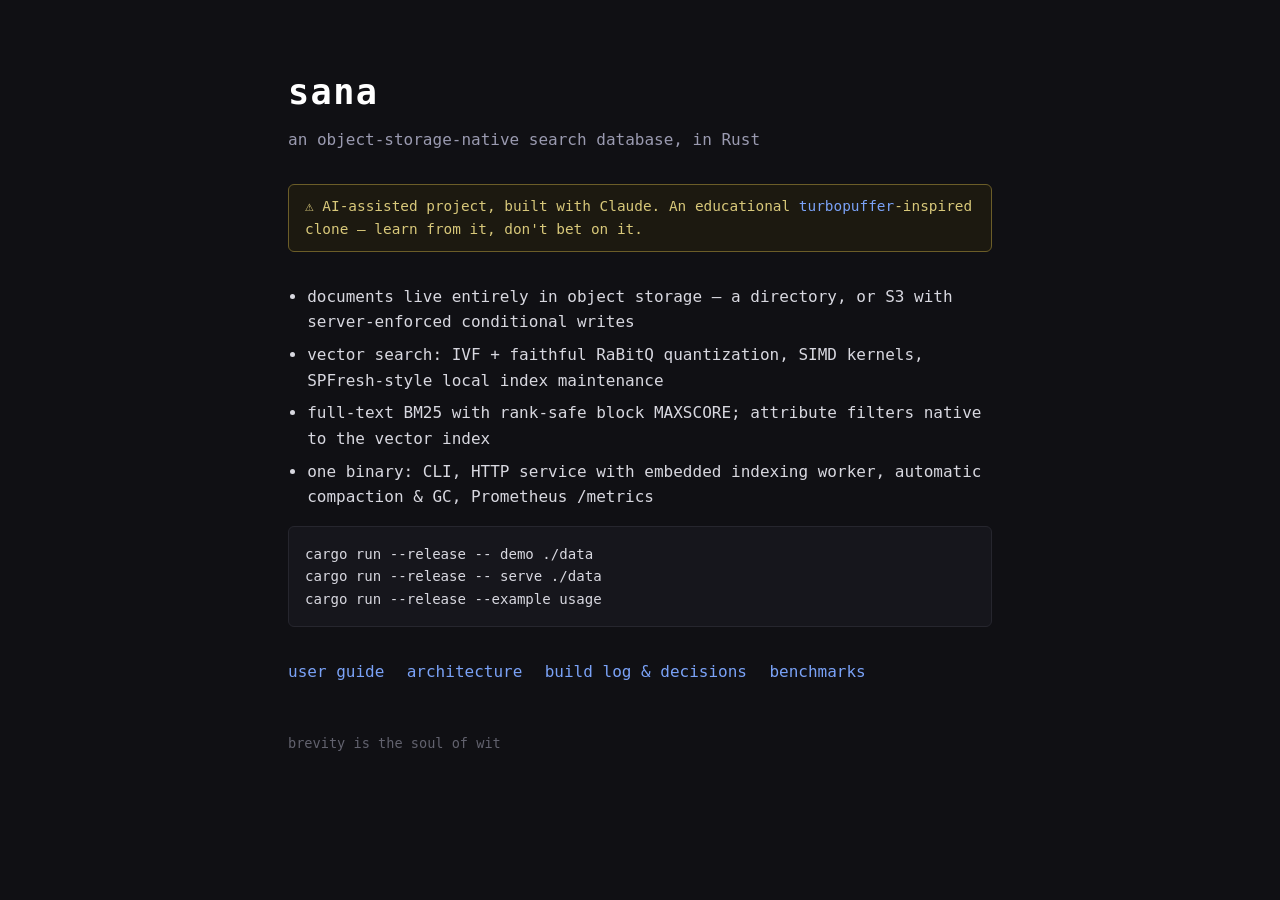
==== docs/index.html @ c2e5acfa "publish-benchmarks-and-project-page Co-Authored-By: Claude Fable 5 <noreply@anthropic.com>" ====
<!doctype html>
<html lang="en">
<head>
<meta charset="utf-8">
<meta name="viewport" content="width=device-width, initial-scale=1">
<title>sana — object-storage-native search</title>
<style>
  :root { color-scheme: dark; }
  body {
    margin: 0; padding: 4rem 1.5rem;
    background: #101014; color: #d8d8e0;
    font: 16px/1.6 ui-monospace, "SF Mono", Menlo, Consolas, monospace;
    display: flex; justify-content: center;
  }
  main { max-width: 44rem; }
  h1 { font-size: 2.2rem; margin: 0; color: #fff; letter-spacing: 0.04em; }
  .tagline { color: #9a9ab0; margin: 0.4rem 0 2rem; }
  .disclaimer {
    border: 1px solid #6b5d28; background: #1c1910; color: #d8c87a;
    padding: 0.6rem 1rem; border-radius: 6px; margin: 0 0 2rem; font-size: 0.9rem;
  }
  ul { padding-left: 1.2rem; }
  li { margin: 0.45rem 0; }
  pre {
    background: #16161c; border: 1px solid #26262e; border-radius: 6px;
    padding: 1rem; overflow-x: auto; font-size: 0.88rem;
  }
  a { color: #7aa2f7; text-decoration: none; }
  a:hover { text-decoration: underline; }
  .links { margin-top: 2rem; display: flex; gap: 1.4rem; flex-wrap: wrap; }
  footer { margin-top: 3rem; color: #62626e; font-size: 0.85rem; }
</style>
</head>
<body>
<main>
  <h1>sana</h1>
  <p class="tagline">an object-storage-native search database, in Rust</p>

  <p class="disclaimer">⚠ AI-assisted project, built with Claude. An
  educational <a href="https://turbopuffer.com">turbopuffer</a>-inspired
  clone — learn from it, don't bet on it.</p>

  <ul>
    <li>documents live entirely in object storage — a directory, or S3 with
        server-enforced conditional writes</li>
    <li>vector search: IVF + faithful RaBitQ quantization, SIMD kernels,
        SPFresh-style local index maintenance</li>
    <li>full-text BM25 with rank-safe block MAXSCORE; attribute filters
        native to the vector index</li>
    <li>one binary: CLI, HTTP service with embedded indexing worker,
        automatic compaction &amp; GC, Prometheus <code>/metrics</code></li>
  </ul>

  <pre>cargo run --release -- demo ./data
cargo run --release -- serve ./data
cargo run --release --example usage</pre>

  <div class="links">
    <a href="guide.md">user guide</a>
    <a href="wiki/architecture.md">architecture</a>
    <a href="PROGRESS.md">build log &amp; decisions</a>
    <a href="benchmarks.md">benchmarks</a>
  </div>

  <footer>brevity is the soul of wit</footer>
</main>
</body>
</html>
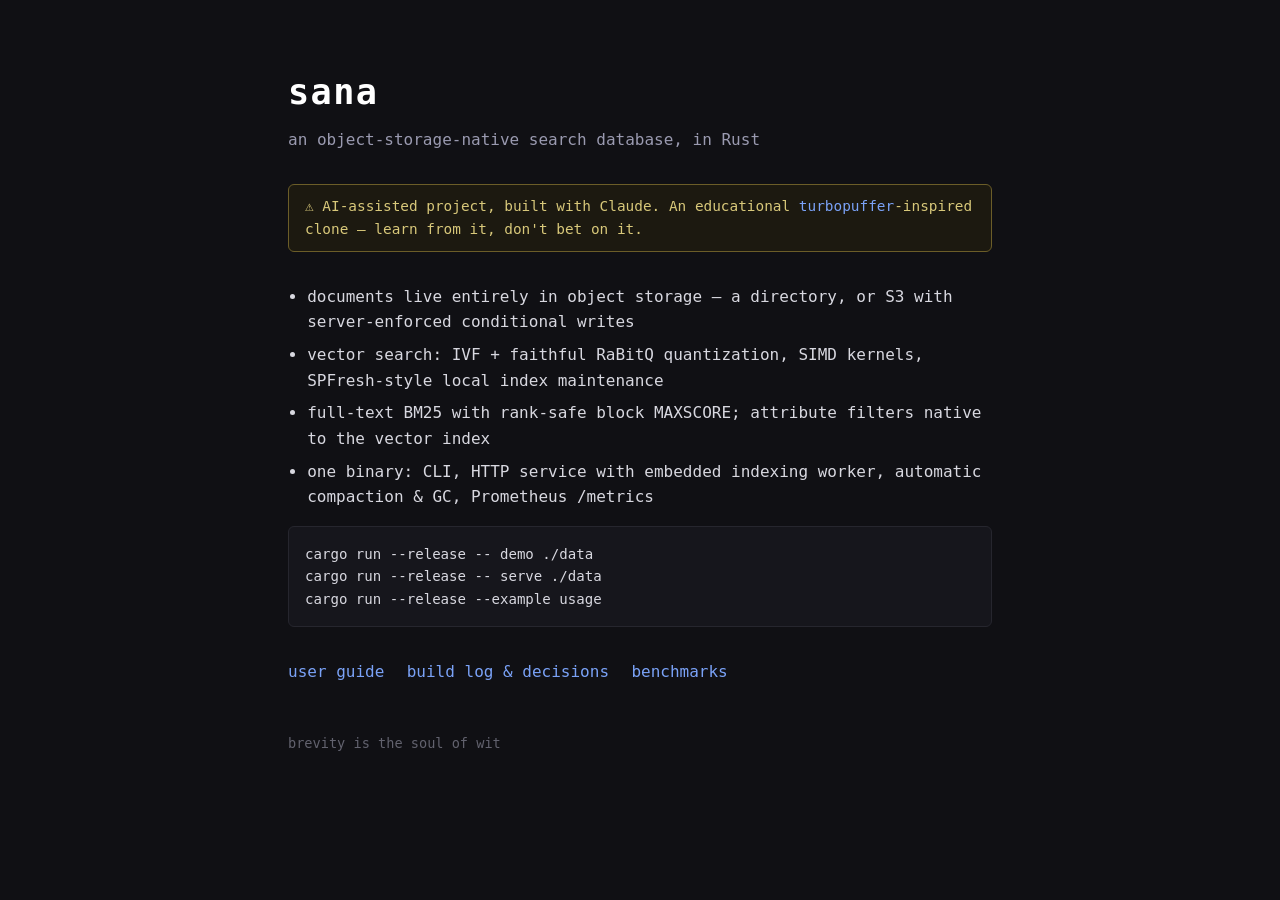
==== commit cfc54da4: "retire-pre-development-design-material Co-Authored-By: Claude Fable 5 <noreply@anthropic.com>" ====
--- a/docs/index.html
+++ b/docs/index.html
@@ -57,7 +57,6 @@
 
   <div class="links">
     <a href="guide.md">user guide</a>
-    <a href="wiki/architecture.md">architecture</a>
     <a href="PROGRESS.md">build log &amp; decisions</a>
     <a href="benchmarks.md">benchmarks</a>
   </div>
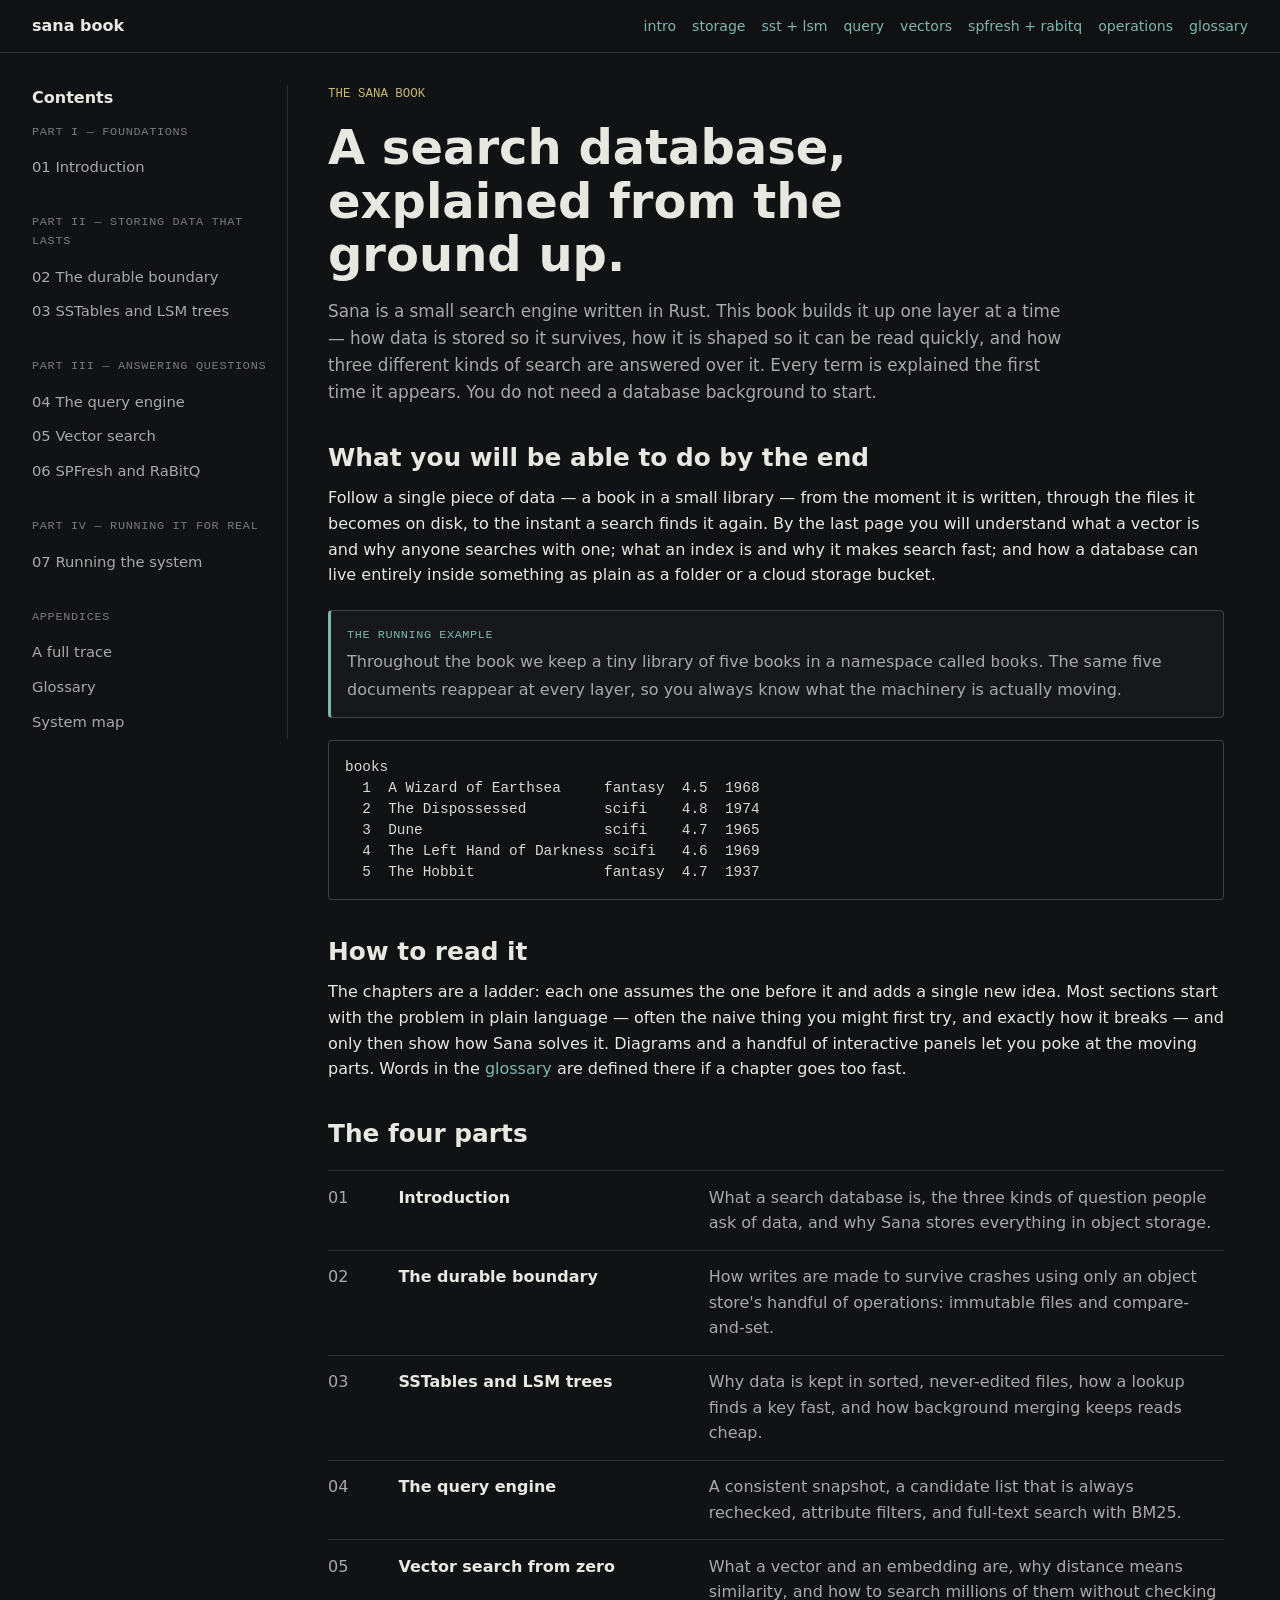
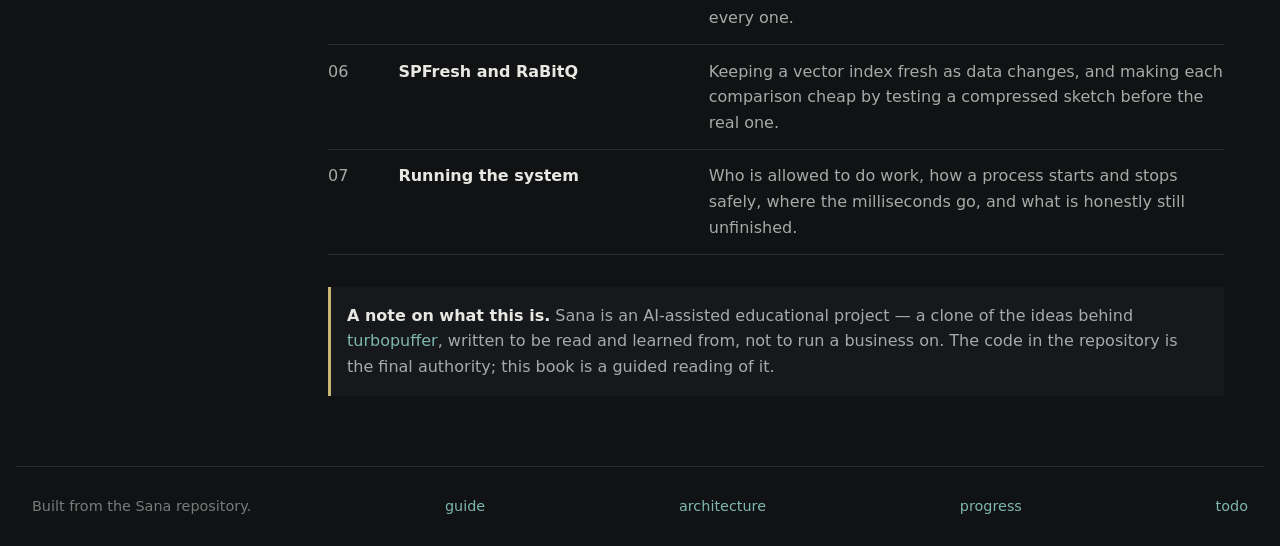
==== commit 705e1f31: "rewrite-book-as-a-ground-up-guided-tour Restructure the docs/book site from a terse expert reference" ====
--- a/docs/index.html
+++ b/docs/index.html
@@ -3,65 +3,153 @@
 <head>
 <meta charset="utf-8">
 <meta name="viewport" content="width=device-width, initial-scale=1">
-<title>sana — object-storage-native search</title>
-<style>
-  :root { color-scheme: dark; }
-  body {
-    margin: 0; padding: 4rem 1.5rem;
-    background: #101014; color: #d8d8e0;
-    font: 16px/1.6 ui-monospace, "SF Mono", Menlo, Consolas, monospace;
-    display: flex; justify-content: center;
-  }
-  main { max-width: 44rem; }
-  h1 { font-size: 2.2rem; margin: 0; color: #fff; letter-spacing: 0.04em; }
-  .tagline { color: #9a9ab0; margin: 0.4rem 0 2rem; }
-  .disclaimer {
-    border: 1px solid #6b5d28; background: #1c1910; color: #d8c87a;
-    padding: 0.6rem 1rem; border-radius: 6px; margin: 0 0 2rem; font-size: 0.9rem;
-  }
-  ul { padding-left: 1.2rem; }
-  li { margin: 0.45rem 0; }
-  pre {
-    background: #16161c; border: 1px solid #26262e; border-radius: 6px;
-    padding: 1rem; overflow-x: auto; font-size: 0.88rem;
-  }
-  a { color: #7aa2f7; text-decoration: none; }
-  a:hover { text-decoration: underline; }
-  .links { margin-top: 2rem; display: flex; gap: 1.4rem; flex-wrap: wrap; }
-  footer { margin-top: 3rem; color: #62626e; font-size: 0.85rem; }
-</style>
+<title>The Sana Book — A search database, explained from the ground up</title>
+<link rel="stylesheet" href="book/style.css">
+<script defer src="book/book.js"></script>
 </head>
 <body>
-<main>
-  <h1>sana</h1>
-  <p class="tagline">an object-storage-native search database, in Rust</p>
+<a class="skip-link" href="#main">Skip to content</a>
+<header class="site-header">
+  <nav class="top-nav" aria-label="Book navigation">
+    <a class="brand" href="./index.html">sana book</a>
+    <div class="nav-links">
+      <a href="book/intro.html">intro</a>
+      <a href="book/storage.html">storage</a>
+      <a href="book/sstable-lsm.html">sst + lsm</a>
+      <a href="book/query.html">query</a>
+      <a href="book/vector.html">vectors</a>
+      <a href="book/spfresh-rabitq.html">spfresh + rabitq</a>
+      <a href="book/operations.html">operations</a>
+      <a href="book/glossary.html">glossary</a>
+    </div>
+  </nav>
+</header>
 
-  <p class="disclaimer">⚠ AI-assisted project, built with Claude. An
-  educational <a href="https://turbopuffer.com">turbopuffer</a>-inspired
-  clone — learn from it, don't bet on it.</p>
+<main id="main" class="book-home">
+  <aside class="home-toc" aria-label="Contents">
+    <strong>Contents</strong>
+    <p class="toc-part">Part I — Foundations</p>
+    <a href="book/intro.html">01 Introduction</a>
+    <p class="toc-part">Part II — Storing data that lasts</p>
+    <a href="book/storage.html">02 The durable boundary</a>
+    <a href="book/sstable-lsm.html">03 SSTables and LSM trees</a>
+    <p class="toc-part">Part III — Answering questions</p>
+    <a href="book/query.html">04 The query engine</a>
+    <a href="book/vector.html">05 Vector search</a>
+    <a href="book/spfresh-rabitq.html">06 SPFresh and RaBitQ</a>
+    <p class="toc-part">Part IV — Running it for real</p>
+    <a href="book/operations.html">07 Running the system</a>
+    <p class="toc-part">Appendices</p>
+    <a href="book/trace.html">A full trace</a>
+    <a href="book/glossary.html">Glossary</a>
+    <a href="book/map.html">System map</a>
+  </aside>
 
-  <ul>
-    <li>documents live entirely in object storage — a directory, or S3 with
-        server-enforced conditional writes</li>
-    <li>vector search: IVF + faithful RaBitQ quantization, SIMD kernels,
-        SPFresh-style local index maintenance</li>
-    <li>full-text BM25 with rank-safe block MAXSCORE; attribute filters
-        native to the vector index</li>
-    <li>one binary: CLI, HTTP service with embedded indexing worker,
-        automatic compaction &amp; GC, Prometheus <code>/metrics</code></li>
-  </ul>
+  <article class="home-content">
+    <p class="eyebrow">The Sana book</p>
+    <h1>A search database, explained from the ground up.</h1>
+    <p class="lede">
+      Sana is a small search engine written in Rust. This book builds it up one
+      layer at a time — how data is stored so it survives, how it is shaped so it
+      can be read quickly, and how three different kinds of search are answered
+      over it. Every term is explained the first time it appears. You do not need
+      a database background to start.
+    </p>
 
-  <pre>cargo run --release -- demo ./data
-cargo run --release -- serve ./data
-cargo run --release --example usage</pre>
+    <h2 id="what">What you will be able to do by the end</h2>
+    <p>
+      Follow a single piece of data — a book in a small library — from the moment
+      it is written, through the files it becomes on disk, to the instant a search
+      finds it again. By the last page you will understand what a vector is and
+      why anyone searches with one; what an index is and why it makes search fast;
+      and how a database can live entirely inside something as plain as a folder
+      or a cloud storage bucket.
+    </p>
 
-  <div class="links">
-    <a href="guide.md">user guide</a>
-    <a href="PROGRESS.md">build log &amp; decisions</a>
-    <a href="benchmarks.md">benchmarks</a>
-  </div>
+    <div class="define">
+      <span class="term-name">The running example</span>
+      <p>
+        Throughout the book we keep a tiny library of five books in a namespace
+        called <code>books</code>. The same five documents reappear at every
+        layer, so you always know what the machinery is actually moving.
+      </p>
+    </div>
 
-  <footer>brevity is the soul of wit</footer>
+    <pre class="diagram">books
+  1  A Wizard of Earthsea     fantasy  4.5  1968
+  2  The Dispossessed         scifi    4.8  1974
+  3  Dune                     scifi    4.7  1965
+  4  The Left Hand of Darkness scifi   4.6  1969
+  5  The Hobbit               fantasy  4.7  1937</pre>
+
+    <h2 id="how">How to read it</h2>
+    <p>
+      The chapters are a ladder: each one assumes the one before it and adds a
+      single new idea. Most sections start with the problem in plain language —
+      often the naive thing you might first try, and exactly how it breaks — and
+      only then show how Sana solves it. Diagrams and a handful of interactive
+      panels let you poke at the moving parts. Words in the
+      <a href="book/glossary.html">glossary</a> are defined there if a chapter
+      goes too fast.
+    </p>
+
+    <section aria-labelledby="parts-title">
+      <h2 id="parts-title">The four parts</h2>
+      <div class="toc-table">
+        <a class="toc-row" href="book/intro.html">
+          <span>01</span>
+          <strong>Introduction</strong>
+          <span>What a search database is, the three kinds of question people ask of data, and why Sana stores everything in object storage.</span>
+        </a>
+        <a class="toc-row" href="book/storage.html">
+          <span>02</span>
+          <strong>The durable boundary</strong>
+          <span>How writes are made to survive crashes using only an object store's handful of operations: immutable files and compare-and-set.</span>
+        </a>
+        <a class="toc-row" href="book/sstable-lsm.html">
+          <span>03</span>
+          <strong>SSTables and LSM trees</strong>
+          <span>Why data is kept in sorted, never-edited files, how a lookup finds a key fast, and how background merging keeps reads cheap.</span>
+        </a>
+        <a class="toc-row" href="book/query.html">
+          <span>04</span>
+          <strong>The query engine</strong>
+          <span>A consistent snapshot, a candidate list that is always rechecked, attribute filters, and full-text search with BM25.</span>
+        </a>
+        <a class="toc-row" href="book/vector.html">
+          <span>05</span>
+          <strong>Vector search from zero</strong>
+          <span>What a vector and an embedding are, why distance means similarity, and how to search millions of them without checking every one.</span>
+        </a>
+        <a class="toc-row" href="book/spfresh-rabitq.html">
+          <span>06</span>
+          <strong>SPFresh and RaBitQ</strong>
+          <span>Keeping a vector index fresh as data changes, and making each comparison cheap by testing a compressed sketch before the real one.</span>
+        </a>
+        <a class="toc-row" href="book/operations.html">
+          <span>07</span>
+          <strong>Running the system</strong>
+          <span>Who is allowed to do work, how a process starts and stops safely, where the milliseconds go, and what is honestly still unfinished.</span>
+        </a>
+      </div>
+    </section>
+
+    <div class="callout">
+      <strong>A note on what this is.</strong> Sana is an AI-assisted educational
+      project — a clone of the ideas behind
+      <a href="https://turbopuffer.com">turbopuffer</a>, written to be read and
+      learned from, not to run a business on. The code in the repository is the
+      final authority; this book is a guided reading of it.
+    </div>
+  </article>
 </main>
+
+<footer class="site-footer">
+  <span>Built from the Sana repository.</span>
+  <a href="guide.md">guide</a>
+  <a href="ARCHITECTURE.md">architecture</a>
+  <a href="PROGRESS.md">progress</a>
+  <a href="TODO.md">todo</a>
+</footer>
 </body>
 </html>
--- a/docs/book/style.css
+++ b/docs/book/style.css
@@ -0,0 +1,724 @@
+:root {
+  color-scheme: dark;
+  --bg: #111214;
+  --panel: #16181b;
+  --ink: #e8e8e3;
+  --muted: #a7aaa8;
+  --dim: #777c7b;
+  --line: #2a2e33;
+  --line-2: #3a4047;
+  --accent: #c8b675;
+  --accent-2: #7eb7b1;
+  --danger: #c98888;
+  --code: #101113;
+  --max: 78rem;
+}
+
+* {
+  box-sizing: border-box;
+}
+
+html {
+  scroll-behavior: smooth;
+}
+
+body {
+  margin: 0;
+  min-height: 100vh;
+  background: var(--bg);
+  color: var(--ink);
+  font: 16px/1.6 ui-sans-serif, system-ui, -apple-system, BlinkMacSystemFont, "Segoe UI", sans-serif;
+  letter-spacing: 0;
+}
+
+a {
+  color: var(--accent-2);
+  text-decoration: none;
+}
+
+a:hover {
+  text-decoration: underline;
+}
+
+code,
+pre,
+kbd {
+  font-family: ui-monospace, "SFMono-Regular", Menlo, Consolas, "Liberation Mono", monospace;
+}
+
+img,
+svg,
+canvas {
+  max-width: 100%;
+}
+
+.skip-link {
+  position: absolute;
+  left: 1rem;
+  top: 0.75rem;
+  transform: translateY(-4rem);
+  padding: 0.5rem 0.75rem;
+  background: var(--accent);
+  color: #111214;
+  border-radius: 4px;
+  z-index: 20;
+}
+
+.skip-link:focus {
+  transform: translateY(0);
+}
+
+.site-header {
+  position: sticky;
+  top: 0;
+  z-index: 10;
+  background: rgba(17, 18, 20, 0.97);
+  border-bottom: 1px solid var(--line);
+}
+
+.top-nav {
+  max-width: var(--max);
+  margin: 0 auto;
+  min-height: 3.25rem;
+  padding: 0 1rem;
+  display: flex;
+  align-items: center;
+  justify-content: space-between;
+  gap: 1rem;
+}
+
+.brand {
+  color: var(--ink);
+  font-weight: 700;
+  white-space: nowrap;
+}
+
+.nav-links {
+  display: flex;
+  flex-wrap: wrap;
+  align-items: center;
+  justify-content: flex-end;
+  gap: 0.75rem 1rem;
+  font-size: 0.88rem;
+}
+
+main {
+  width: 100%;
+}
+
+.book-home,
+.book-page,
+.site-footer,
+.pager {
+  max-width: var(--max);
+  margin: 0 auto;
+  padding-left: 1rem;
+  padding-right: 1rem;
+}
+
+.eyebrow {
+  margin: 0 0 1rem;
+  color: var(--accent);
+  font-family: ui-monospace, "SFMono-Regular", Menlo, Consolas, monospace;
+  text-transform: uppercase;
+  font-size: 0.78rem;
+}
+
+h1,
+h2,
+h3 {
+  line-height: 1.12;
+  letter-spacing: 0;
+}
+
+h1 {
+  margin: 0;
+  max-width: 18ch;
+  font-size: 3rem;
+}
+
+h2 {
+  margin: 2.4rem 0 0.85rem;
+  font-size: 1.55rem;
+}
+
+h3 {
+  margin: 1.8rem 0 0.65rem;
+  font-size: 1.05rem;
+  color: var(--ink);
+}
+
+p {
+  margin: 0 0 1rem;
+}
+
+.lede {
+  max-width: 46rem;
+  margin-top: 1rem;
+  color: var(--muted);
+  font-size: 1.05rem;
+}
+
+button.control {
+  min-height: 2.5rem;
+  display: inline-flex;
+  align-items: center;
+  justify-content: center;
+  border: 1px solid var(--line-2);
+  background: var(--panel);
+  color: var(--ink);
+  border-radius: 4px;
+  padding: 0.55rem 0.85rem;
+  font: inherit;
+  cursor: pointer;
+}
+
+button.control[aria-pressed="true"] {
+  border-color: var(--accent);
+  background: #242219;
+  color: var(--ink);
+}
+
+.diagram {
+  min-height: 8rem;
+  margin: 0;
+  padding: 1rem;
+  overflow-x: auto;
+  background: var(--code);
+  color: #d7dbd4;
+  border: 1px solid var(--line-2);
+  border-radius: 4px;
+  font-size: 0.9rem;
+  line-height: 1.45;
+}
+
+.book-home {
+  display: grid;
+  grid-template-columns: 16rem minmax(0, 1fr);
+  gap: 2.5rem;
+  padding-top: 2rem;
+  padding-bottom: 3rem;
+}
+
+.home-toc {
+  position: sticky;
+  top: 4.5rem;
+  align-self: start;
+  border-right: 1px solid var(--line);
+  padding-right: 1rem;
+}
+
+.home-toc strong {
+  display: block;
+  margin-bottom: 0.75rem;
+}
+
+.home-toc a {
+  display: block;
+  padding: 0.35rem 0;
+  color: var(--muted);
+  font-size: 0.92rem;
+}
+
+.home-content {
+  max-width: 56rem;
+}
+
+.toc-table {
+  display: grid;
+  border-top: 1px solid var(--line);
+  margin: 1.4rem 0 2rem;
+}
+
+.toc-row {
+  display: grid;
+  grid-template-columns: 3.4rem minmax(11rem, 0.8fr) minmax(0, 1.4fr);
+  gap: 1rem;
+  padding: 0.85rem 0;
+  border-bottom: 1px solid var(--line);
+  color: var(--muted);
+}
+
+.toc-row:hover {
+  text-decoration: none;
+  color: var(--ink);
+}
+
+.toc-row strong {
+  color: var(--ink);
+}
+
+.book-page {
+  display: grid;
+  grid-template-columns: 13rem minmax(0, 1fr);
+  gap: 2.5rem;
+  padding-top: 2.5rem;
+  padding-bottom: 3rem;
+}
+
+.book-content {
+  max-width: 48rem;
+  grid-column: 2;
+}
+
+.book-content h1 {
+  max-width: 16ch;
+  font-size: 2.7rem;
+}
+
+.book-content p,
+.book-content li {
+  color: var(--muted);
+}
+
+.book-content strong {
+  color: var(--ink);
+}
+
+.book-content code {
+  color: #a8d7b0;
+}
+
+.side-toc {
+  position: sticky;
+  top: 4.5rem;
+  align-self: start;
+  grid-column: 1;
+  grid-row: 1;
+  border-right: 1px solid var(--line);
+  padding-right: 1rem;
+  font-size: 0.88rem;
+}
+
+.side-toc strong {
+  display: block;
+  margin-bottom: 0.6rem;
+  color: var(--ink);
+}
+
+.side-toc a {
+  display: block;
+  margin: 0.35rem 0;
+  color: var(--muted);
+}
+
+.side-toc a[aria-current="page"] {
+  color: var(--accent);
+}
+
+.chapter-kicker {
+  margin-bottom: 0.75rem;
+  color: var(--accent);
+  font-family: ui-monospace, "SFMono-Regular", Menlo, Consolas, monospace;
+}
+
+.callout {
+  margin: 1.4rem 0;
+  padding: 1rem;
+  border-left: 3px solid var(--accent);
+  background: var(--panel);
+  color: var(--muted);
+}
+
+.callout strong {
+  color: var(--ink);
+}
+
+/* Plain-language definition box: introduce one term, set apart from prose. */
+.define {
+  margin: 1.4rem 0;
+  padding: 0.9rem 1rem;
+  border: 1px solid var(--line-2);
+  border-left: 3px solid var(--accent-2);
+  background: var(--panel);
+  border-radius: 4px;
+}
+
+.define .term-name {
+  display: block;
+  margin-bottom: 0.3rem;
+  color: var(--accent-2);
+  font-family: ui-monospace, "SFMono-Regular", Menlo, Consolas, monospace;
+  font-size: 0.74rem;
+  text-transform: uppercase;
+  letter-spacing: 0.05em;
+}
+
+.define p {
+  margin: 0;
+  color: var(--muted);
+}
+
+.define p + p {
+  margin-top: 0.6rem;
+}
+
+/* "Why it matters" / plain-language aside, softer than a callout. */
+.plain {
+  margin: 1.2rem 0;
+  padding-left: 1rem;
+  border-left: 2px solid var(--line-2);
+  color: var(--muted);
+  font-style: italic;
+}
+
+/* Grouping labels on the home contents list. */
+.toc-part {
+  margin: 1.8rem 0 0.5rem;
+  color: var(--dim);
+  font-family: ui-monospace, "SFMono-Regular", Menlo, Consolas, monospace;
+  font-size: 0.74rem;
+  text-transform: uppercase;
+  letter-spacing: 0.06em;
+}
+
+.toc-part:first-of-type {
+  margin-top: 0.5rem;
+}
+
+/* Glossary definition list. */
+dl.glossary {
+  margin: 1.5rem 0;
+  border-top: 1px solid var(--line);
+}
+
+dl.glossary dt {
+  margin-top: 1.1rem;
+  color: var(--ink);
+  font-weight: 700;
+}
+
+dl.glossary dd {
+  margin: 0.3rem 0 0;
+  padding-bottom: 1.1rem;
+  border-bottom: 1px solid var(--line);
+  color: var(--muted);
+}
+
+dl.glossary dd code {
+  color: #a8d7b0;
+}
+
+.matrix {
+  width: 100%;
+  border-collapse: collapse;
+  margin: 1.5rem 0;
+  font-size: 0.95rem;
+}
+
+.matrix th,
+.matrix td {
+  border-bottom: 1px solid var(--line);
+  padding: 0.7rem 0.5rem;
+  text-align: left;
+  vertical-align: top;
+}
+
+.matrix th {
+  color: var(--ink);
+}
+
+.matrix td {
+  color: var(--muted);
+}
+
+.demo {
+  margin: 1.5rem 0;
+  border: 1px solid var(--line-2);
+  border-radius: 4px;
+  background: var(--panel);
+  overflow: hidden;
+}
+
+.demo-header {
+  min-height: 3rem;
+  display: flex;
+  flex-wrap: wrap;
+  align-items: center;
+  justify-content: space-between;
+  gap: 0.75rem;
+  padding: 0.75rem;
+  border-bottom: 1px solid var(--line);
+}
+
+.demo-title {
+  color: var(--ink);
+  font-weight: 700;
+}
+
+.demo-controls {
+  display: flex;
+  flex-wrap: wrap;
+  align-items: center;
+  gap: 0.5rem;
+}
+
+.demo-body {
+  padding: 1rem;
+}
+
+.lsm-stage {
+  display: grid;
+  gap: 0.75rem;
+}
+
+.lsm-row {
+  display: grid;
+  grid-template-columns: 6rem 1fr;
+  gap: 0.75rem;
+  align-items: center;
+}
+
+.lsm-label {
+  color: var(--dim);
+  font-family: ui-monospace, "SFMono-Regular", Menlo, Consolas, monospace;
+}
+
+.lsm-cells {
+  min-height: 3rem;
+  display: flex;
+  flex-wrap: wrap;
+  gap: 0.45rem;
+  align-items: center;
+}
+
+.cell {
+  min-width: 4.5rem;
+  min-height: 2.1rem;
+  display: inline-flex;
+  align-items: center;
+  justify-content: center;
+  border: 1px solid var(--line-2);
+  border-radius: 4px;
+  color: var(--muted);
+  background: var(--code);
+  font-family: ui-monospace, "SFMono-Regular", Menlo, Consolas, monospace;
+  font-size: 0.84rem;
+}
+
+.cell.hot {
+  border-color: #8fbf98;
+  color: #a8d7b0;
+}
+
+.cell.merge {
+  border-color: var(--accent);
+  color: var(--accent);
+}
+
+.cell.dead {
+  border-color: var(--danger);
+  color: var(--danger);
+}
+
+.demo-caption {
+  min-height: 3rem;
+  margin-top: 0.85rem;
+  color: var(--muted);
+}
+
+.sst-demo-layout {
+  display: grid;
+  grid-template-columns: 1fr 13rem;
+  gap: 1rem;
+  align-items: start;
+}
+
+.sst-blocks {
+  display: grid;
+  gap: 0.5rem;
+}
+
+.sst-block,
+.sst-index-entry {
+  padding: 0.65rem;
+  border: 1px solid var(--line);
+  border-radius: 4px;
+  background: var(--code);
+  color: var(--muted);
+  font-family: ui-monospace, "SFMono-Regular", Menlo, Consolas, monospace;
+  font-size: 0.86rem;
+}
+
+.sst-block.active,
+.sst-index-entry.active {
+  border-color: var(--accent-2);
+  color: var(--accent-2);
+}
+
+.range-control {
+  display: grid;
+  gap: 0.4rem;
+  color: var(--muted);
+}
+
+.range-control input {
+  width: 100%;
+}
+
+.vector-canvas {
+  width: 100%;
+  height: 26rem;
+  display: block;
+  background: var(--code);
+  border: 1px solid var(--line);
+  border-radius: 4px;
+}
+
+.stat-line {
+  display: flex;
+  flex-wrap: wrap;
+  gap: 0.65rem 1rem;
+  margin-top: 0.75rem;
+  color: var(--muted);
+  font-family: ui-monospace, "SFMono-Regular", Menlo, Consolas, monospace;
+  font-size: 0.9rem;
+}
+
+.lat-track {
+  display: flex;
+  height: 2.4rem;
+  border: 1px solid var(--line-2);
+  border-radius: 4px;
+  overflow: hidden;
+  background: var(--code);
+}
+
+.lat-seg {
+  display: flex;
+  align-items: center;
+  justify-content: center;
+  min-width: 0;
+  color: #11110f;
+  font-family: ui-monospace, "SFMono-Regular", Menlo, Consolas, monospace;
+  font-size: 0.72rem;
+  white-space: nowrap;
+  overflow: hidden;
+}
+
+.step-list {
+  counter-reset: steps;
+  padding-left: 0;
+  list-style: none;
+}
+
+.step-list li {
+  counter-increment: steps;
+  display: grid;
+  grid-template-columns: 2.2rem 1fr;
+  gap: 0.75rem;
+  margin: 1rem 0;
+}
+
+.step-list li::before {
+  content: counter(steps, decimal-leading-zero);
+  color: var(--accent);
+  font-family: ui-monospace, "SFMono-Regular", Menlo, Consolas, monospace;
+}
+
+.refs {
+  margin-top: 3rem;
+  padding-top: 1rem;
+  border-top: 1px solid var(--line);
+}
+
+.refs ul {
+  padding-left: 1.15rem;
+}
+
+.pager {
+  display: flex;
+  justify-content: space-between;
+  gap: 1rem;
+  padding-top: 1rem;
+  padding-bottom: 3rem;
+  border-top: 1px solid var(--line);
+}
+
+.pager a {
+  max-width: 18rem;
+  color: var(--ink);
+}
+
+.site-footer {
+  min-height: 5rem;
+  display: flex;
+  flex-wrap: wrap;
+  align-items: center;
+  justify-content: space-between;
+  gap: 0.75rem;
+  color: var(--dim);
+  border-top: 1px solid var(--line);
+  font-size: 0.9rem;
+}
+
+@media (max-width: 900px) {
+  .book-home,
+  .book-page {
+    grid-template-columns: 1fr;
+  }
+
+  .home-toc,
+  .side-toc {
+    position: static;
+    grid-column: auto;
+    grid-row: auto;
+    border-right: 0;
+    border-top: 1px solid var(--line);
+    padding: 1rem 0 0;
+  }
+
+  .book-content {
+    grid-column: auto;
+  }
+
+  .toc-row {
+    grid-template-columns: 3rem 1fr;
+  }
+
+  .toc-row span:last-child {
+    grid-column: 2;
+  }
+
+  .sst-demo-layout {
+    grid-template-columns: 1fr;
+  }
+}
+
+@media (max-width: 620px) {
+  .top-nav {
+    align-items: flex-start;
+    flex-direction: column;
+    padding-top: 0.75rem;
+    padding-bottom: 0.75rem;
+  }
+
+  .nav-links {
+    justify-content: flex-start;
+  }
+
+  h1,
+  .book-content h1 {
+    font-size: 2.25rem;
+  }
+
+  h2 {
+    font-size: 1.9rem;
+  }
+
+  .lede {
+    font-size: 1rem;
+  }
+
+  .lsm-row {
+    grid-template-columns: 1fr;
+  }
+
+  .vector-canvas {
+    height: 20rem;
+  }
+
+  .pager {
+    flex-direction: column;
+  }
+}
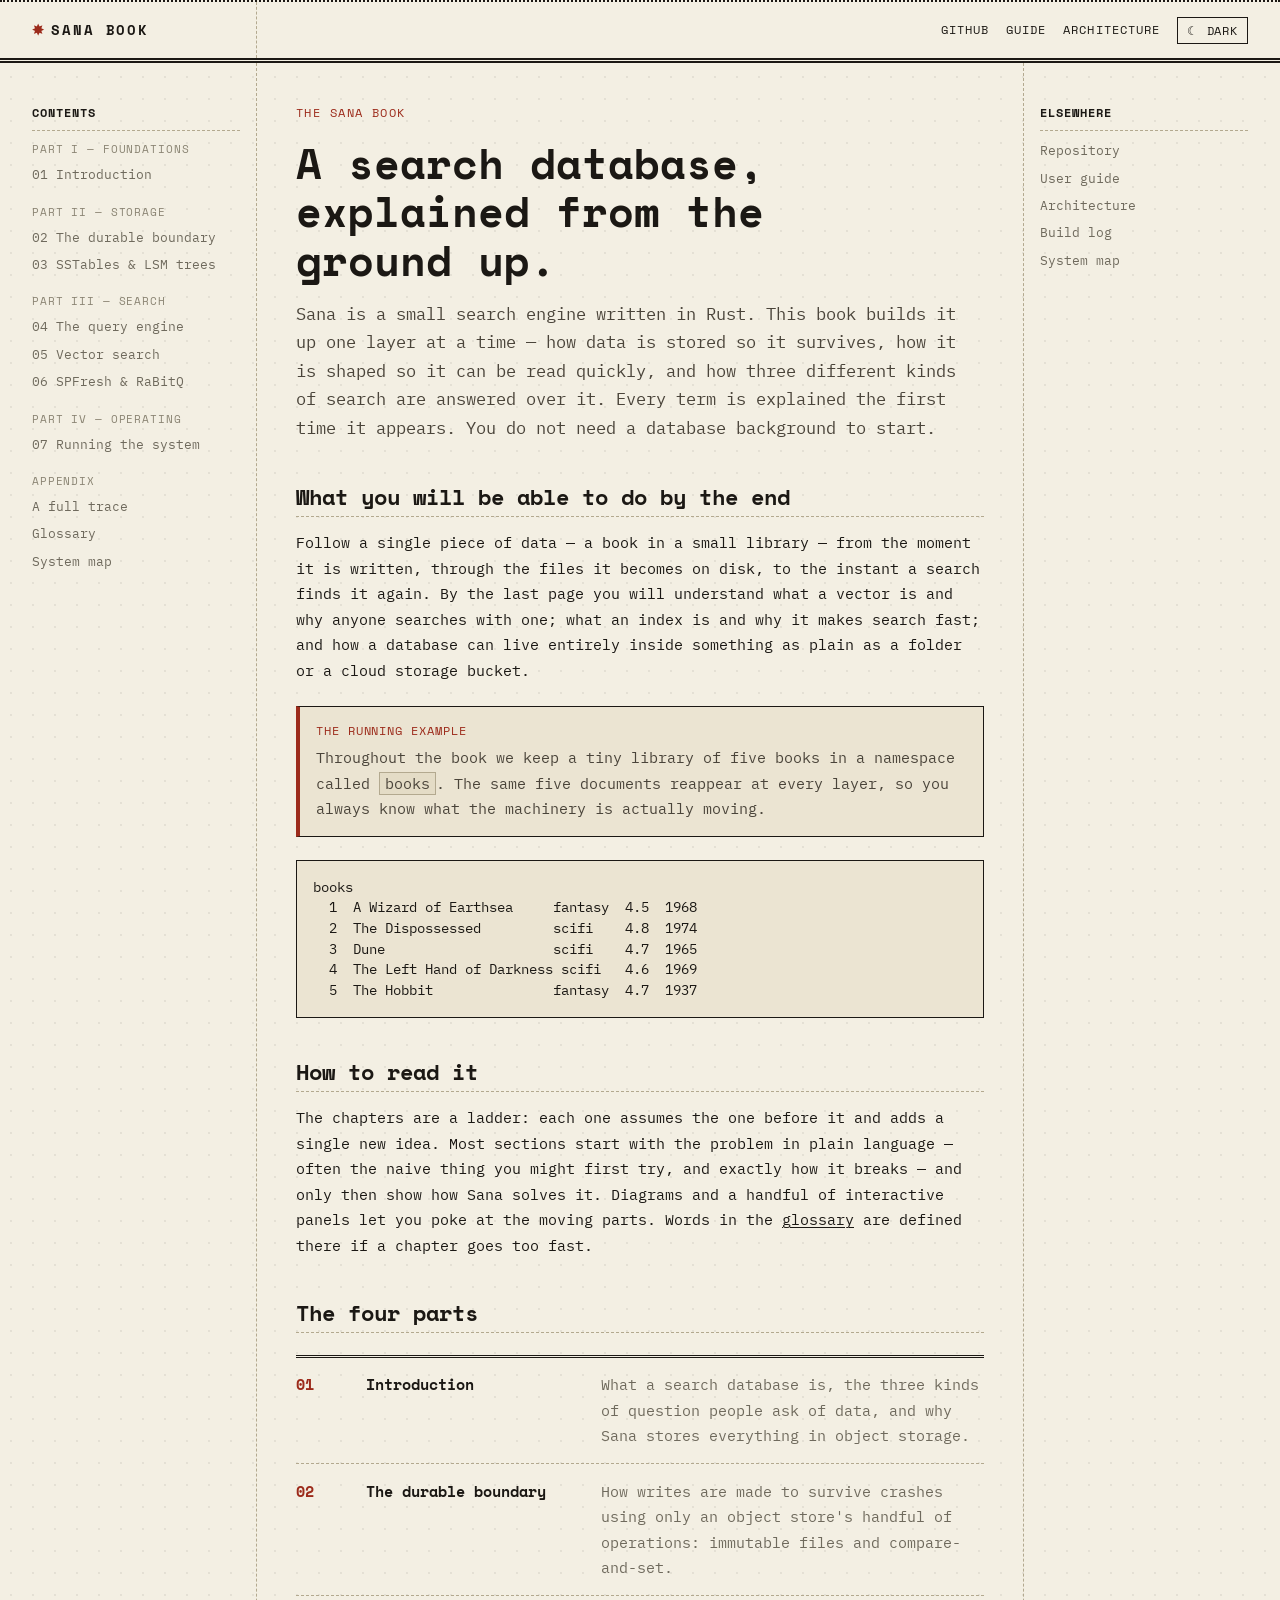
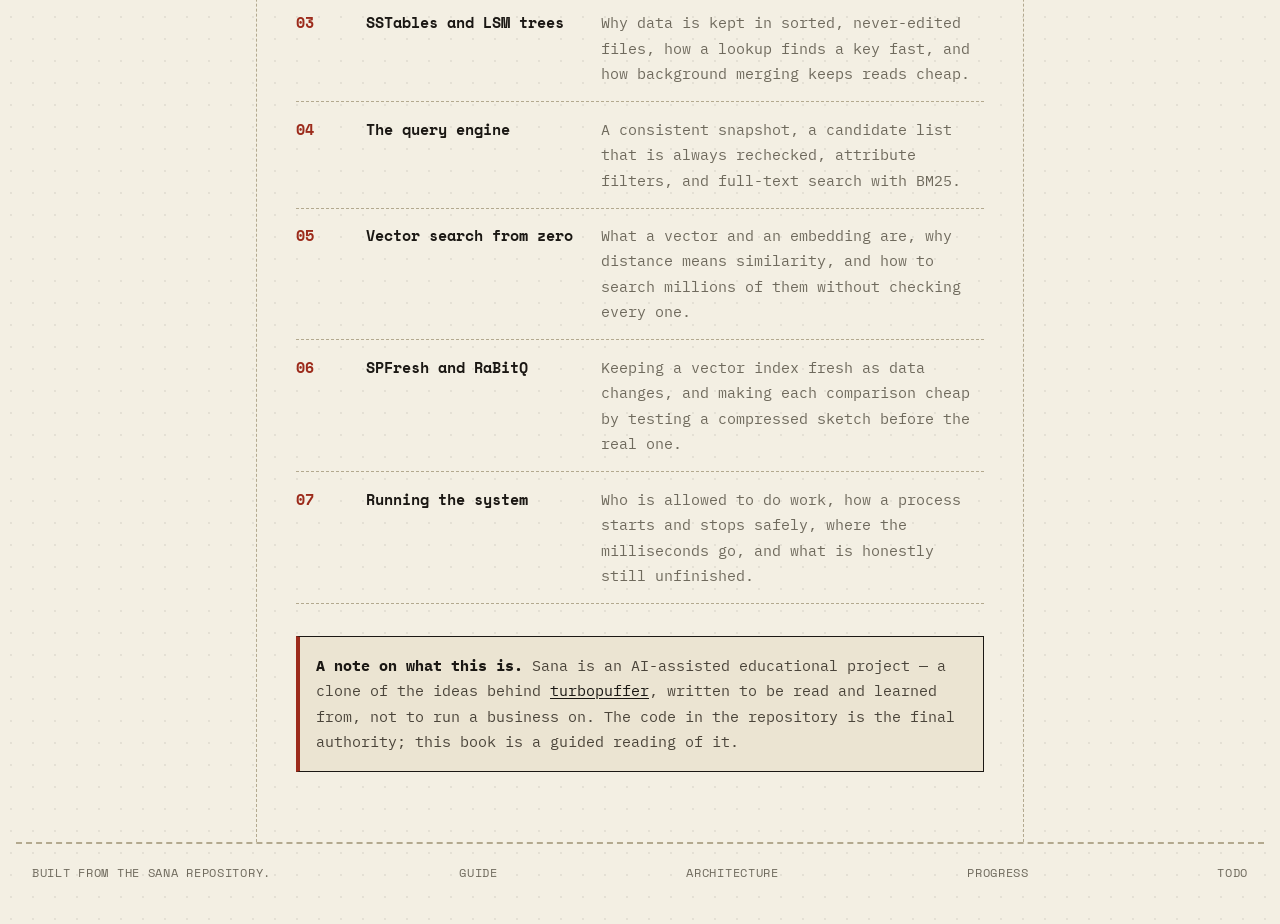
==== commit 28f53481: "restyle-book-as-a-dual-mode-print-journal Reskin the docs/book site as a monospace print-journal wit" ====
--- a/docs/index.html
+++ b/docs/index.html
@@ -2,6 +2,7 @@
 <html lang="en">
 <head>
 <meta charset="utf-8">
+<script>(function(){try{var t=localStorage.getItem('sana-theme');if(t)document.documentElement.setAttribute('data-theme',t);}catch(e){}})();</script>
 <meta name="viewport" content="width=device-width, initial-scale=1">
 <title>The Sana Book — A search database, explained from the ground up</title>
 <link rel="stylesheet" href="book/style.css">
@@ -10,36 +11,31 @@
 <body>
 <a class="skip-link" href="#main">Skip to content</a>
 <header class="site-header">
-  <nav class="top-nav" aria-label="Book navigation">
-    <a class="brand" href="./index.html">sana book</a>
-    <div class="nav-links">
-      <a href="book/intro.html">intro</a>
-      <a href="book/storage.html">storage</a>
-      <a href="book/sstable-lsm.html">sst + lsm</a>
-      <a href="book/query.html">query</a>
-      <a href="book/vector.html">vectors</a>
-      <a href="book/spfresh-rabitq.html">spfresh + rabitq</a>
-      <a href="book/operations.html">operations</a>
-      <a href="book/glossary.html">glossary</a>
-    </div>
-  </nav>
+  <div class="top-nav">
+    <a class="brand" href="./index.html">Sana Book</a>
+    <nav class="nav-links" aria-label="Links">
+      <a href="https://github.com/djakish/sana">GitHub</a>
+      <a href="guide.md">Guide</a>
+      <a href="ARCHITECTURE.md">Architecture</a>
+    </nav>
+  </div>
 </header>
 
 <main id="main" class="book-home">
-  <aside class="home-toc" aria-label="Contents">
+  <aside class="rail rail-left" aria-label="Contents">
     <strong>Contents</strong>
-    <p class="toc-part">Part I — Foundations</p>
+    <span class="rail-part">Part I — Foundations</span>
     <a href="book/intro.html">01 Introduction</a>
-    <p class="toc-part">Part II — Storing data that lasts</p>
+    <span class="rail-part">Part II — Storage</span>
     <a href="book/storage.html">02 The durable boundary</a>
-    <a href="book/sstable-lsm.html">03 SSTables and LSM trees</a>
-    <p class="toc-part">Part III — Answering questions</p>
+    <a href="book/sstable-lsm.html">03 SSTables &amp; LSM trees</a>
+    <span class="rail-part">Part III — Search</span>
     <a href="book/query.html">04 The query engine</a>
     <a href="book/vector.html">05 Vector search</a>
-    <a href="book/spfresh-rabitq.html">06 SPFresh and RaBitQ</a>
-    <p class="toc-part">Part IV — Running it for real</p>
+    <a href="book/spfresh-rabitq.html">06 SPFresh &amp; RaBitQ</a>
+    <span class="rail-part">Part IV — Operating</span>
     <a href="book/operations.html">07 Running the system</a>
-    <p class="toc-part">Appendices</p>
+    <span class="rail-part">Appendix</span>
     <a href="book/trace.html">A full trace</a>
     <a href="book/glossary.html">Glossary</a>
     <a href="book/map.html">System map</a>
@@ -142,6 +138,15 @@
       final authority; this book is a guided reading of it.
     </div>
   </article>
+
+  <aside class="rail rail-right" aria-label="Elsewhere">
+    <strong>Elsewhere</strong>
+    <a href="https://github.com/djakish/sana">Repository</a>
+    <a href="guide.md">User guide</a>
+    <a href="ARCHITECTURE.md">Architecture</a>
+    <a href="PROGRESS.md">Build log</a>
+    <a href="book/map.html">System map</a>
+  </aside>
 </main>
 
 <footer class="site-footer">
--- a/docs/book/style.css
+++ b/docs/book/style.css
@@ -1,17 +1,72 @@
+@import url('https://fonts.googleapis.com/css2?family=IBM+Plex+Mono:ital,wght@0,400;0,500;0,600;1,400&family=Space+Mono:wght@400;700&display=swap');
+
+/* ----------------------------------------------------------------------------
+   The Sana Book — a monospace, print-journal theme with two modes:
+   light (warm paper, dotted/double rules) and dark (near-black, dashed grid).
+   Colors are all variables so the two modes share one layout.
+---------------------------------------------------------------------------- */
+
 :root {
+  color-scheme: light;
+  --bg: #f3efe3;
+  --panel: #ebe4d2;
+  --panel-2: #e4dcc6;
+  --ink: #1b1814;
+  --ink-soft: #4a443a;
+  --muted: #6f6a5d;
+  --dim: #8a8473;
+  --rule: #1b1814;
+  --rule-soft: #b3a98f;
+  --grid-dot: rgba(27, 24, 20, 0.07);
+  --spot: #9c2b1b;
+  --on-spot: #f3efe3;
+  --link: #1b1814;
+  --link-hover: #9c2b1b;
+  --display: "Space Mono", ui-monospace, "SFMono-Regular", Menlo, monospace;
+  --body: "IBM Plex Mono", ui-monospace, "SFMono-Regular", Menlo, Consolas, monospace;
+  --max: 78rem;
+  --rail: 14rem;
+  --gap: 2.5rem;
+}
+
+/* Dark mode — auto when the OS prefers it and the reader hasn't chosen. */
+@media (prefers-color-scheme: dark) {
+  :root:not([data-theme]) {
+    color-scheme: dark;
+    --bg: #0a0a0a;
+    --panel: #141413;
+    --panel-2: #1c1c1a;
+    --ink: #e9e7dd;
+    --ink-soft: #b8b5aa;
+    --muted: #8f8c81;
+    --dim: #6a675e;
+    --rule: #e9e7dd;
+    --rule-soft: #38382f;
+    --grid-dot: rgba(233, 231, 221, 0.05);
+    --spot: #e0a44a;
+    --on-spot: #0a0a0a;
+    --link: #e9e7dd;
+    --link-hover: #e0a44a;
+  }
+}
+
+/* Dark mode — explicit reader choice (wins over the OS setting). */
+:root[data-theme="dark"] {
   color-scheme: dark;
-  --bg: #111214;
-  --panel: #16181b;
-  --ink: #e8e8e3;
-  --muted: #a7aaa8;
-  --dim: #777c7b;
-  --line: #2a2e33;
-  --line-2: #3a4047;
-  --accent: #c8b675;
-  --accent-2: #7eb7b1;
-  --danger: #c98888;
-  --code: #101113;
-  --max: 78rem;
+  --bg: #0a0a0a;
+  --panel: #141413;
+  --panel-2: #1c1c1a;
+  --ink: #e9e7dd;
+  --ink-soft: #b8b5aa;
+  --muted: #8f8c81;
+  --dim: #6a675e;
+  --rule: #e9e7dd;
+  --rule-soft: #38382f;
+  --grid-dot: rgba(233, 231, 221, 0.05);
+  --spot: #e0a44a;
+  --on-spot: #0a0a0a;
+  --link: #e9e7dd;
+  --link-hover: #e0a44a;
 }
 
 * {
@@ -25,25 +80,29 @@
 body {
   margin: 0;
   min-height: 100vh;
-  background: var(--bg);
-  color: var(--ink);
-  font: 16px/1.6 ui-sans-serif, system-ui, -apple-system, BlinkMacSystemFont, "Segoe UI", sans-serif;
+  background-color: var(--bg);
+  background-image: radial-gradient(var(--grid-dot) 1px, transparent 1px);
+  background-size: 22px 22px;
+  color: var(--ink);
+  font: 15px/1.7 var(--body);
   letter-spacing: 0;
 }
 
 a {
-  color: var(--accent-2);
-  text-decoration: none;
+  color: var(--link);
+  text-decoration: underline;
+  text-underline-offset: 2px;
+  text-decoration-thickness: 1px;
 }
 
 a:hover {
-  text-decoration: underline;
+  color: var(--link-hover);
 }
 
 code,
 pre,
 kbd {
-  font-family: ui-monospace, "SFMono-Regular", Menlo, Consolas, "Liberation Mono", monospace;
+  font-family: var(--body);
 }
 
 img,
@@ -58,39 +117,70 @@
   top: 0.75rem;
   transform: translateY(-4rem);
   padding: 0.5rem 0.75rem;
-  background: var(--accent);
-  color: #111214;
-  border-radius: 4px;
+  background: var(--spot);
+  color: var(--on-spot);
+  border-radius: 0;
   z-index: 20;
 }
 
 .skip-link:focus {
   transform: translateY(0);
 }
+
+/* ---- Masthead -------------------------------------------------------------- */
 
 .site-header {
   position: sticky;
   top: 0;
   z-index: 10;
-  background: rgba(17, 18, 20, 0.97);
-  border-bottom: 1px solid var(--line);
+  background: var(--bg);
+  border-top: 2px dotted var(--rule);
+  border-bottom: 5px double var(--rule);
 }
 
 .top-nav {
+  position: relative;
   max-width: var(--max);
   margin: 0 auto;
-  min-height: 3.25rem;
+  min-height: 3.5rem;
   padding: 0 1rem;
+  display: grid;
+  grid-template-columns: var(--rail) minmax(0, 1fr);
+  column-gap: var(--gap);
+  align-items: stretch;
+}
+
+/* The masthead's vertical rule is drawn exactly like the body's (a border-left
+   at the same left calc), so the two line up to the pixel across the double
+   rule that divides them. */
+.top-nav::before {
+  content: "";
+  position: absolute;
+  top: 0;
+  bottom: 0;
+  left: calc(1rem + var(--rail));
+  border-left: 1px dashed var(--rule-soft);
+  pointer-events: none;
+}
+
+.brand {
   display: flex;
   align-items: center;
-  justify-content: space-between;
-  gap: 1rem;
-}
-
-.brand {
-  color: var(--ink);
+  height: 100%;
+  color: var(--ink);
+  font-family: var(--display);
   font-weight: 700;
+  text-transform: uppercase;
+  letter-spacing: 0.13em;
+  font-size: 0.9rem;
   white-space: nowrap;
+  text-decoration: none;
+}
+
+.brand::before {
+  content: "✸";
+  margin-right: 0.6ch;
+  color: var(--spot);
 }
 
 .nav-links {
@@ -98,9 +188,43 @@
   flex-wrap: wrap;
   align-items: center;
   justify-content: flex-end;
-  gap: 0.75rem 1rem;
-  font-size: 0.88rem;
-}
+  gap: 0.55rem 1.05rem;
+  font-family: var(--display);
+  font-size: 0.74rem;
+}
+
+.nav-links a {
+  color: var(--ink);
+  text-transform: uppercase;
+  letter-spacing: 0.09em;
+  text-decoration: none;
+}
+
+.nav-links a:hover {
+  color: var(--link-hover);
+  text-decoration: none;
+}
+
+.theme-toggle {
+  font-family: var(--display);
+  font-size: 0.72rem;
+  text-transform: uppercase;
+  letter-spacing: 0.08em;
+  color: var(--ink);
+  background: transparent;
+  border: 1px solid var(--rule);
+  padding: 0.25rem 0.55rem;
+  cursor: pointer;
+  border-radius: 0;
+}
+
+.theme-toggle:hover {
+  color: var(--on-spot);
+  background: var(--spot);
+  border-color: var(--spot);
+}
+
+/* ---- Layout shells --------------------------------------------------------- */
 
 main {
   width: 100%;
@@ -116,35 +240,42 @@
   padding-right: 1rem;
 }
 
-.eyebrow {
+.eyebrow,
+.chapter-kicker {
   margin: 0 0 1rem;
-  color: var(--accent);
-  font-family: ui-monospace, "SFMono-Regular", Menlo, Consolas, monospace;
-  text-transform: uppercase;
-  font-size: 0.78rem;
+  color: var(--spot);
+  font-family: var(--display);
+  text-transform: uppercase;
+  letter-spacing: 0.12em;
+  font-size: 0.74rem;
 }
 
 h1,
 h2,
 h3 {
-  line-height: 1.12;
+  font-family: var(--display);
+  line-height: 1.16;
   letter-spacing: 0;
 }
 
 h1 {
   margin: 0;
-  max-width: 18ch;
-  font-size: 3rem;
+  max-width: 20ch;
+  font-size: 2.6rem;
+  font-weight: 700;
 }
 
 h2 {
-  margin: 2.4rem 0 0.85rem;
-  font-size: 1.55rem;
+  margin: 2.6rem 0 0.85rem;
+  font-size: 1.4rem;
+  font-weight: 700;
+  padding-bottom: 0.35rem;
+  border-bottom: 1px dashed var(--rule-soft);
 }
 
 h3 {
   margin: 1.8rem 0 0.65rem;
-  font-size: 1.05rem;
+  font-size: 1rem;
   color: var(--ink);
 }
 
@@ -155,69 +286,114 @@
 .lede {
   max-width: 46rem;
   margin-top: 1rem;
-  color: var(--muted);
+  color: var(--ink-soft);
   font-size: 1.05rem;
-}
-
-button.control {
-  min-height: 2.5rem;
-  display: inline-flex;
-  align-items: center;
-  justify-content: center;
-  border: 1px solid var(--line-2);
-  background: var(--panel);
-  color: var(--ink);
-  border-radius: 4px;
-  padding: 0.55rem 0.85rem;
-  font: inherit;
-  cursor: pointer;
-}
-
-button.control[aria-pressed="true"] {
-  border-color: var(--accent);
-  background: #242219;
-  color: var(--ink);
+  text-align: left;
 }
 
 .diagram {
-  min-height: 8rem;
-  margin: 0;
+  margin: 1.2rem 0;
   padding: 1rem;
   overflow-x: auto;
-  background: var(--code);
-  color: #d7dbd4;
-  border: 1px solid var(--line-2);
-  border-radius: 4px;
-  font-size: 0.9rem;
-  line-height: 1.45;
-}
+  background: var(--panel);
+  color: var(--ink);
+  border: 1px solid var(--rule);
+  font-size: 0.86rem;
+  line-height: 1.5;
+  white-space: pre;
+}
+
+code {
+  background: var(--panel-2);
+  padding: 0.05rem 0.3rem;
+  border: 1px solid var(--rule-soft);
+}
+
+/* ---- Home / cover + contents ---------------------------------------------- */
 
 .book-home {
   display: grid;
-  grid-template-columns: 16rem minmax(0, 1fr);
-  gap: 2.5rem;
-  padding-top: 2rem;
+  grid-template-columns: var(--rail) minmax(0, 1fr) var(--rail);
+  gap: var(--gap);
+  padding-top: 2.5rem;
   padding-bottom: 3rem;
 }
 
-.home-toc {
+/* Rails: the persistent Contents on the left, "on this page" on the right.
+   Both sit in the shared --rail columns so their dividers line up with the
+   masthead's vertical rule. */
+.rail {
+  font-size: 0.82rem;
+}
+
+.rail strong,
+.rail-summary {
+  display: block;
+  margin-bottom: 0.6rem;
+  padding-bottom: 0.4rem;
+  border-bottom: 1px dashed var(--rule-soft);
+  color: var(--ink);
+  font-family: var(--display);
+  text-transform: uppercase;
+  letter-spacing: 0.08em;
+  font-size: 0.74rem;
+}
+
+.rail a {
+  display: block;
+  margin: 0.32rem 0;
+  color: var(--muted);
+  text-decoration: none;
+}
+
+.rail a:hover {
+  color: var(--link-hover);
+}
+
+.rail a[aria-current="page"] {
+  color: var(--spot);
+  font-weight: 700;
+}
+
+.rail-part {
+  display: block;
+  margin: 1rem 0 0.35rem;
+  color: var(--dim);
+  font-family: var(--display);
+  font-size: 0.68rem;
+  text-transform: uppercase;
+  letter-spacing: 0.08em;
+}
+
+.rail-part:first-of-type {
+  margin-top: 0.25rem;
+}
+
+.rail-left {
   position: sticky;
-  top: 4.5rem;
+  top: 5rem;
   align-self: start;
-  border-right: 1px solid var(--line);
+  grid-column: 1;
   padding-right: 1rem;
-}
-
-.home-toc strong {
-  display: block;
-  margin-bottom: 0.75rem;
-}
-
-.home-toc a {
-  display: block;
-  padding: 0.35rem 0;
-  color: var(--muted);
-  font-size: 0.92rem;
+  font-size: 0.82rem;
+}
+
+/* On desktop the Contents disclosure is just a labelled list. */
+.rail-summary {
+  cursor: pointer;
+  list-style: none;
+}
+
+.rail-summary::-webkit-details-marker {
+  display: none;
+}
+
+@media (min-width: 901px) {
+
+  /* Force-shown and non-interactive: clicking the label must not collapse it. */
+  .rail-summary {
+    pointer-events: none;
+  }
 }
 
 .home-content {
@@ -226,7 +402,7 @@
 
 .toc-table {
   display: grid;
-  border-top: 1px solid var(--line);
+  border-top: 3px double var(--rule);
   margin: 1.4rem 0 2rem;
 }
 
@@ -234,24 +410,46 @@
   display: grid;
   grid-template-columns: 3.4rem minmax(11rem, 0.8fr) minmax(0, 1.4fr);
   gap: 1rem;
-  padding: 0.85rem 0;
-  border-bottom: 1px solid var(--line);
+  padding: 0.9rem 0;
+  border-bottom: 1px dashed var(--rule-soft);
   color: var(--muted);
+  text-decoration: none;
 }
 
 .toc-row:hover {
-  text-decoration: none;
-  color: var(--ink);
+  color: var(--ink);
+}
+
+.toc-row>span:first-child {
+  font-family: var(--display);
+  color: var(--spot);
+  font-weight: 700;
 }
 
 .toc-row strong {
   color: var(--ink);
-}
+  font-family: var(--display);
+}
+
+.toc-part {
+  margin: 1.8rem 0 0.5rem;
+  color: var(--dim);
+  font-family: var(--display);
+  font-size: 0.72rem;
+  text-transform: uppercase;
+  letter-spacing: 0.1em;
+}
+
+.toc-part:first-of-type {
+  margin-top: 0.5rem;
+}
+
+/* ---- Chapter page + left rail --------------------------------------------- */
 
 .book-page {
   display: grid;
-  grid-template-columns: 13rem minmax(0, 1fr);
-  gap: 2.5rem;
+  grid-template-columns: var(--rail) minmax(0, 1fr) var(--rail);
+  gap: var(--gap);
   padding-top: 2.5rem;
   padding-bottom: 3rem;
 }
@@ -262,153 +460,127 @@
 }
 
 .book-content h1 {
-  max-width: 16ch;
-  font-size: 2.7rem;
-}
-
-.book-content p,
+  max-width: 18ch;
+  font-size: 2.4rem;
+}
+
+.book-content p {
+  color: var(--ink-soft);
+  text-align: justify;
+  hyphens: auto;
+}
+
 .book-content li {
-  color: var(--muted);
+  color: var(--ink-soft);
 }
 
 .book-content strong {
   color: var(--ink);
 }
 
-.book-content code {
-  color: #a8d7b0;
-}
-
-.side-toc {
+.book-content .lede,
+.book-content .demo-caption {
+  text-align: left;
+}
+
+.rail-right {
   position: sticky;
-  top: 4.5rem;
+  top: 5rem;
   align-self: start;
-  grid-column: 1;
-  grid-row: 1;
-  border-right: 1px solid var(--line);
-  padding-right: 1rem;
-  font-size: 0.88rem;
-}
-
-.side-toc strong {
-  display: block;
-  margin-bottom: 0.6rem;
-  color: var(--ink);
-}
-
-.side-toc a {
-  display: block;
-  margin: 0.35rem 0;
-  color: var(--muted);
-}
-
-.side-toc a[aria-current="page"] {
-  color: var(--accent);
-}
-
-.chapter-kicker {
-  margin-bottom: 0.75rem;
-  color: var(--accent);
-  font-family: ui-monospace, "SFMono-Regular", Menlo, Consolas, monospace;
-}
+  grid-column: 3;
+  padding-left: 1rem;
+}
+
+/* The vertical rules are drawn full-height on the page container (not on the
+   short, sticky rails), at exactly --rail from each edge — the same x as the
+   masthead's brand divider — so the line runs unbroken from top to bottom. */
+.book-page,
+.book-home {
+  position: relative;
+}
+
+.book-page::before,
+.book-home::before,
+.book-page::after,
+.book-home::after {
+  content: "";
+  position: absolute;
+  top: 0;
+  bottom: 0;
+  border-left: 1px dashed var(--rule-soft);
+  pointer-events: none;
+}
+
+.book-page::before,
+.book-home::before {
+  left: calc(1rem + var(--rail));
+}
+
+.book-page::after,
+.book-home::after {
+  right: calc(1rem + var(--rail));
+}
+
+/* ---- Notes, definitions, tables ------------------------------------------- */
 
 .callout {
   margin: 1.4rem 0;
   padding: 1rem;
-  border-left: 3px solid var(--accent);
+  border: 1px solid var(--rule);
+  border-left: 4px solid var(--spot);
   background: var(--panel);
-  color: var(--muted);
+  color: var(--ink-soft);
 }
 
 .callout strong {
   color: var(--ink);
 }
 
-/* Plain-language definition box: introduce one term, set apart from prose. */
 .define {
   margin: 1.4rem 0;
   padding: 0.9rem 1rem;
-  border: 1px solid var(--line-2);
-  border-left: 3px solid var(--accent-2);
+  border: 1px solid var(--rule);
+  border-left: 4px solid var(--spot);
   background: var(--panel);
-  border-radius: 4px;
 }
 
 .define .term-name {
   display: block;
   margin-bottom: 0.3rem;
-  color: var(--accent-2);
-  font-family: ui-monospace, "SFMono-Regular", Menlo, Consolas, monospace;
-  font-size: 0.74rem;
-  text-transform: uppercase;
-  letter-spacing: 0.05em;
+  color: var(--spot);
+  font-family: var(--display);
+  font-size: 0.72rem;
+  text-transform: uppercase;
+  letter-spacing: 0.08em;
 }
 
 .define p {
   margin: 0;
-  color: var(--muted);
-}
-
-.define p + p {
+  color: var(--ink-soft);
+  text-align: left;
+}
+
+.define p+p {
   margin-top: 0.6rem;
 }
 
-/* "Why it matters" / plain-language aside, softer than a callout. */
 .plain {
   margin: 1.2rem 0;
   padding-left: 1rem;
-  border-left: 2px solid var(--line-2);
+  border-left: 2px dashed var(--rule-soft);
   color: var(--muted);
   font-style: italic;
-}
-
-/* Grouping labels on the home contents list. */
-.toc-part {
-  margin: 1.8rem 0 0.5rem;
-  color: var(--dim);
-  font-family: ui-monospace, "SFMono-Regular", Menlo, Consolas, monospace;
-  font-size: 0.74rem;
-  text-transform: uppercase;
-  letter-spacing: 0.06em;
-}
-
-.toc-part:first-of-type {
-  margin-top: 0.5rem;
-}
-
-/* Glossary definition list. */
-dl.glossary {
-  margin: 1.5rem 0;
-  border-top: 1px solid var(--line);
-}
-
-dl.glossary dt {
-  margin-top: 1.1rem;
-  color: var(--ink);
-  font-weight: 700;
-}
-
-dl.glossary dd {
-  margin: 0.3rem 0 0;
-  padding-bottom: 1.1rem;
-  border-bottom: 1px solid var(--line);
-  color: var(--muted);
-}
-
-dl.glossary dd code {
-  color: #a8d7b0;
 }
 
 .matrix {
   width: 100%;
   border-collapse: collapse;
   margin: 1.5rem 0;
-  font-size: 0.95rem;
+  font-size: 0.9rem;
 }
 
 .matrix th,
 .matrix td {
-  border-bottom: 1px solid var(--line);
   padding: 0.7rem 0.5rem;
   text-align: left;
   vertical-align: top;
@@ -416,16 +588,78 @@
 
 .matrix th {
   color: var(--ink);
+  font-family: var(--display);
+  text-transform: uppercase;
+  letter-spacing: 0.04em;
+  font-size: 0.78rem;
+  border-bottom: 3px double var(--rule);
 }
 
 .matrix td {
-  color: var(--muted);
-}
+  color: var(--ink-soft);
+  border-bottom: 1px dashed var(--rule-soft);
+}
+
+.step-list {
+  counter-reset: steps;
+  padding-left: 0;
+  list-style: none;
+}
+
+.step-list li {
+  counter-increment: steps;
+  display: grid;
+  grid-template-columns: 2.4rem 1fr;
+  gap: 0.75rem;
+  margin: 1rem 0;
+}
+
+.step-list li::before {
+  content: counter(steps, decimal-leading-zero);
+  color: var(--spot);
+  font-family: var(--display);
+  font-weight: 700;
+}
+
+.refs {
+  margin-top: 3rem;
+  padding-top: 1rem;
+  border-top: 3px double var(--rule);
+}
+
+.refs h2 {
+  border: 0;
+  padding: 0;
+}
+
+.refs ul {
+  padding-left: 1.15rem;
+}
+
+dl.glossary {
+  margin: 1.5rem 0;
+  border-top: 3px double var(--rule);
+}
+
+dl.glossary dt {
+  margin-top: 1.1rem;
+  color: var(--ink);
+  font-family: var(--display);
+  font-weight: 700;
+}
+
+dl.glossary dd {
+  margin: 0.3rem 0 0;
+  padding-bottom: 1.1rem;
+  border-bottom: 1px dashed var(--rule-soft);
+  color: var(--ink-soft);
+}
+
+/* ---- Interactive demos ----------------------------------------------------- */
 
 .demo {
   margin: 1.5rem 0;
-  border: 1px solid var(--line-2);
-  border-radius: 4px;
+  border: 1px solid var(--rule);
   background: var(--panel);
   overflow: hidden;
 }
@@ -438,12 +672,16 @@
   justify-content: space-between;
   gap: 0.75rem;
   padding: 0.75rem;
-  border-bottom: 1px solid var(--line);
+  border-bottom: 1px dashed var(--rule-soft);
 }
 
 .demo-title {
   color: var(--ink);
+  font-family: var(--display);
   font-weight: 700;
+  text-transform: uppercase;
+  letter-spacing: 0.05em;
+  font-size: 0.82rem;
 }
 
 .demo-controls {
@@ -457,6 +695,30 @@
   padding: 1rem;
 }
 
+button.control {
+  min-height: 2.4rem;
+  display: inline-flex;
+  align-items: center;
+  justify-content: center;
+  border: 1px solid var(--rule);
+  background: var(--bg);
+  color: var(--ink);
+  border-radius: 0;
+  padding: 0.5rem 0.8rem;
+  font: inherit;
+  font-family: var(--display);
+  font-size: 0.78rem;
+  text-transform: uppercase;
+  letter-spacing: 0.05em;
+  cursor: pointer;
+}
+
+button.control[aria-pressed="true"] {
+  border-color: var(--spot);
+  background: var(--spot);
+  color: var(--on-spot);
+}
+
 .lsm-stage {
   display: grid;
   gap: 0.75rem;
@@ -470,8 +732,11 @@
 }
 
 .lsm-label {
-  color: var(--dim);
-  font-family: ui-monospace, "SFMono-Regular", Menlo, Consolas, monospace;
+  color: var(--muted);
+  font-family: var(--display);
+  text-transform: uppercase;
+  font-size: 0.72rem;
+  letter-spacing: 0.05em;
 }
 
 .lsm-cells {
@@ -488,33 +753,35 @@
   display: inline-flex;
   align-items: center;
   justify-content: center;
-  border: 1px solid var(--line-2);
-  border-radius: 4px;
+  border: 1px solid var(--rule-soft);
   color: var(--muted);
-  background: var(--code);
-  font-family: ui-monospace, "SFMono-Regular", Menlo, Consolas, monospace;
-  font-size: 0.84rem;
+  background: var(--bg);
+  font-family: var(--body);
+  font-size: 0.82rem;
 }
 
 .cell.hot {
-  border-color: #8fbf98;
-  color: #a8d7b0;
+  border-color: var(--spot);
+  color: var(--spot);
 }
 
 .cell.merge {
-  border-color: var(--accent);
-  color: var(--accent);
+  border-color: var(--ink);
+  background: var(--ink);
+  color: var(--bg);
 }
 
 .cell.dead {
-  border-color: var(--danger);
-  color: var(--danger);
+  border-style: dashed;
+  color: var(--muted);
+  text-decoration: line-through;
 }
 
 .demo-caption {
   min-height: 3rem;
   margin-top: 0.85rem;
-  color: var(--muted);
+  margin-bottom: 0;
+  color: var(--ink-soft);
 }
 
 .sst-demo-layout {
@@ -532,37 +799,40 @@
 .sst-block,
 .sst-index-entry {
   padding: 0.65rem;
-  border: 1px solid var(--line);
-  border-radius: 4px;
-  background: var(--code);
+  border: 1px solid var(--rule-soft);
+  background: var(--bg);
   color: var(--muted);
-  font-family: ui-monospace, "SFMono-Regular", Menlo, Consolas, monospace;
-  font-size: 0.86rem;
+  font-family: var(--body);
+  font-size: 0.84rem;
 }
 
 .sst-block.active,
 .sst-index-entry.active {
-  border-color: var(--accent-2);
-  color: var(--accent-2);
+  border-color: var(--spot);
+  color: var(--spot);
 }
 
 .range-control {
   display: grid;
   gap: 0.4rem;
-  color: var(--muted);
+  color: var(--ink-soft);
+  font-family: var(--display);
+  text-transform: uppercase;
+  font-size: 0.74rem;
+  letter-spacing: 0.05em;
 }
 
 .range-control input {
   width: 100%;
+  accent-color: var(--spot);
 }
 
 .vector-canvas {
   width: 100%;
   height: 26rem;
   display: block;
-  background: var(--code);
-  border: 1px solid var(--line);
-  border-radius: 4px;
+  background: var(--panel-2);
+  border: 1px solid var(--rule);
 }
 
 .stat-line {
@@ -570,18 +840,17 @@
   flex-wrap: wrap;
   gap: 0.65rem 1rem;
   margin-top: 0.75rem;
-  color: var(--muted);
-  font-family: ui-monospace, "SFMono-Regular", Menlo, Consolas, monospace;
-  font-size: 0.9rem;
+  color: var(--ink-soft);
+  font-family: var(--body);
+  font-size: 0.86rem;
 }
 
 .lat-track {
   display: flex;
   height: 2.4rem;
-  border: 1px solid var(--line-2);
-  border-radius: 4px;
+  border: 1px solid var(--rule);
   overflow: hidden;
-  background: var(--code);
+  background: var(--panel-2);
 }
 
 .lat-seg {
@@ -589,55 +858,34 @@
   align-items: center;
   justify-content: center;
   min-width: 0;
-  color: #11110f;
-  font-family: ui-monospace, "SFMono-Regular", Menlo, Consolas, monospace;
+  color: #161310;
+  font-family: var(--body);
   font-size: 0.72rem;
   white-space: nowrap;
   overflow: hidden;
 }
 
-.step-list {
-  counter-reset: steps;
-  padding-left: 0;
-  list-style: none;
-}
-
-.step-list li {
-  counter-increment: steps;
-  display: grid;
-  grid-template-columns: 2.2rem 1fr;
-  gap: 0.75rem;
-  margin: 1rem 0;
-}
-
-.step-list li::before {
-  content: counter(steps, decimal-leading-zero);
-  color: var(--accent);
-  font-family: ui-monospace, "SFMono-Regular", Menlo, Consolas, monospace;
-}
-
-.refs {
-  margin-top: 3rem;
-  padding-top: 1rem;
-  border-top: 1px solid var(--line);
-}
-
-.refs ul {
-  padding-left: 1.15rem;
-}
+/* ---- Page-flip + colophon -------------------------------------------------- */
 
 .pager {
   display: flex;
   justify-content: space-between;
   gap: 1rem;
   padding-top: 1rem;
-  padding-bottom: 3rem;
-  border-top: 1px solid var(--line);
+  padding-bottom: 2rem;
+  border-top: 5px double var(--rule);
 }
 
 .pager a {
   max-width: 18rem;
   color: var(--ink);
+  font-family: var(--display);
+  font-size: 0.82rem;
+  text-decoration: none;
+}
+
+.pager a:hover {
+  color: var(--link-hover);
 }
 
 .site-footer {
@@ -647,25 +895,92 @@
   align-items: center;
   justify-content: space-between;
   gap: 0.75rem;
-  color: var(--dim);
-  border-top: 1px solid var(--line);
-  font-size: 0.9rem;
-}
-
+  margin-top: 0;
+  padding-top: 1.2rem;
+  padding-bottom: 2.5rem;
+  color: var(--muted);
+  border-top: 2px dashed var(--rule-soft);
+  font-family: var(--display);
+  text-transform: uppercase;
+  letter-spacing: 0.06em;
+  font-size: 0.74rem;
+}
+
+.site-footer a {
+  color: var(--muted);
+  text-decoration: none;
+}
+
+.site-footer a:hover {
+  color: var(--link-hover);
+}
+
+/* ---- Responsive ------------------------------------------------------------ */
+
+/* Tablet: there isn't room for the right "on this page" rail. */
+@media (max-width: 1100px) {
+
+  .book-home,
+  .book-page {
+    grid-template-columns: var(--rail) minmax(0, 1fr);
+  }
+
+  .rail-right {
+    display: none;
+  }
+
+  .book-page::after,
+  .book-home::after {
+    display: none;
+  }
+}
+
+/* Phone: single column; the Contents collapses to a tappable disclosure. */
 @media (max-width: 900px) {
+
   .book-home,
   .book-page {
     grid-template-columns: 1fr;
   }
 
-  .home-toc,
-  .side-toc {
+  .rail-left {
     position: static;
     grid-column: auto;
-    grid-row: auto;
-    border-right: 0;
-    border-top: 1px solid var(--line);
-    padding: 1rem 0 0;
+    padding-right: 0;
+  }
+
+  /* The cover already lists every chapter, so its contents rail is redundant. */
+  .book-home .rail-left {
+    display: none;
+  }
+
+  .book-page::before,
+  .book-home::before {
+    display: none;
+  }
+
+  .rail-left {
+    margin-bottom: 1.6rem;
+    padding-bottom: 0.5rem;
+    border-bottom: 1px dashed var(--rule);
+  }
+
+  .rail-summary {
+    margin-bottom: 0;
+    border-bottom: 0;
+  }
+
+  .rail-summary::after {
+    content: " ▾";
+    color: var(--spot);
+  }
+
+  details.rail-left[open] .rail-summary::after {
+    content: " ▴";
+  }
+
+  .top-nav::before {
+    display: none;
   }
 
   .book-content {
@@ -687,8 +1002,8 @@
 
 @media (max-width: 620px) {
   .top-nav {
-    align-items: flex-start;
-    flex-direction: column;
+    grid-template-columns: 1fr;
+    row-gap: 0.5rem;
     padding-top: 0.75rem;
     padding-bottom: 0.75rem;
   }
@@ -699,11 +1014,11 @@
 
   h1,
   .book-content h1 {
-    font-size: 2.25rem;
+    font-size: 2rem;
   }
 
   h2 {
-    font-size: 1.9rem;
+    font-size: 1.25rem;
   }
 
   .lede {
@@ -721,4 +1036,4 @@
   .pager {
     flex-direction: column;
   }
-}
+}
